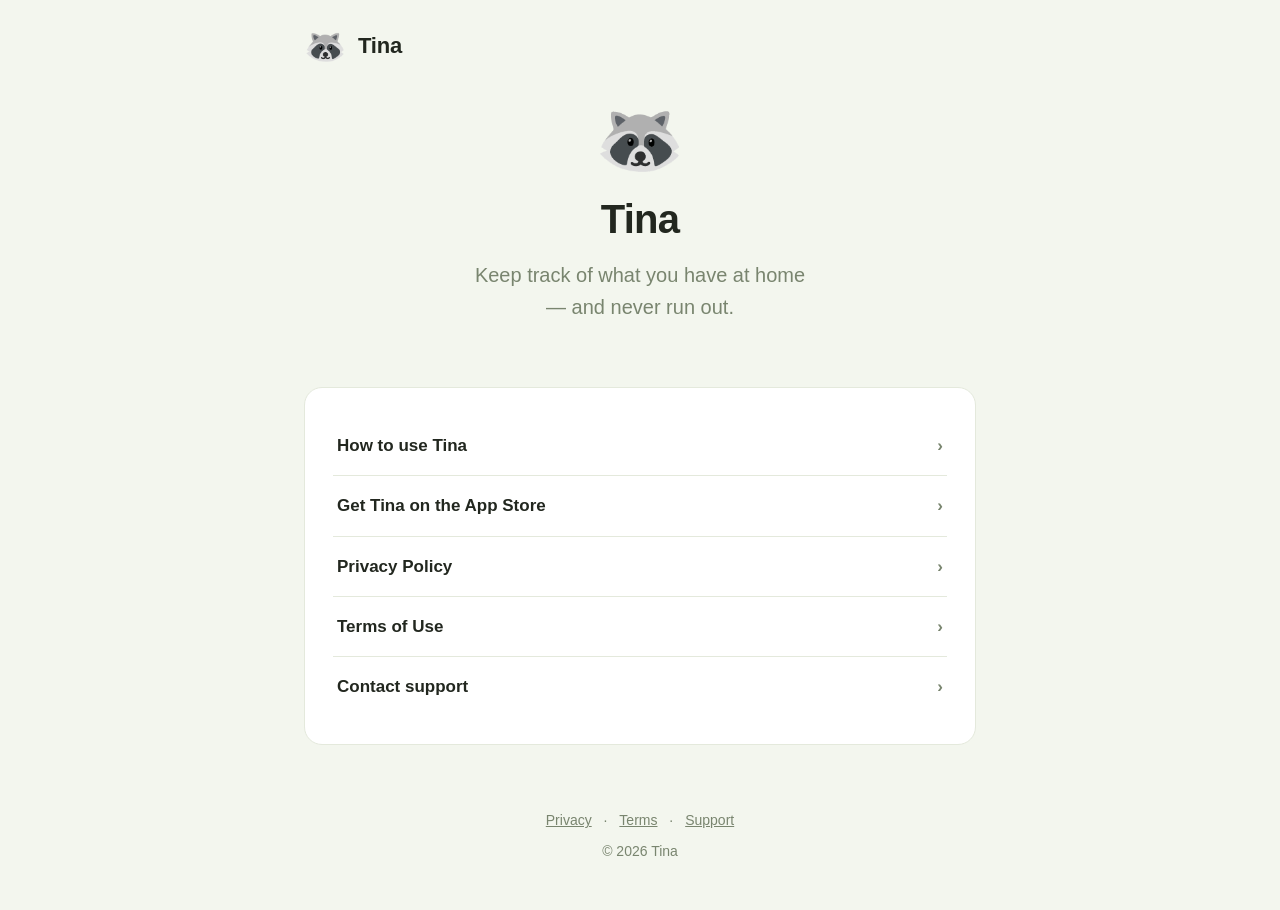
==== public/index.html @ e2d9de52 "Move the site onto tinapantry.app (R6.3, R6.5 web half) The deployed site now lives under public/ an" ====
<!DOCTYPE html>
<html lang="en">
<head>
  <meta charset="utf-8">
  <meta name="viewport" content="width=device-width, initial-scale=1">
  <title>Tina — keep track of what you have at home</title>
  <meta name="description" content="Tina helps you and your household track what you have at home, and never run out of the things you rely on.">
  <link rel="stylesheet" href="style.css">
</head>
<body>
  <header class="site-header">
    <span class="mark" role="img" aria-label="Tina raccoon">🦝</span>
    <a class="wordmark" href="index.html">Tina</a>
  </header>

  <section class="hero">
    <div class="mark" role="img" aria-label="Tina raccoon">🦝</div>
    <h1>Tina</h1>
    <p class="tagline">Keep track of what you have at home — and never run out.</p>
  </section>

  <main class="container">
    <div class="card">
      <a class="link-row" href="/guide/">
        <span>How to use Tina</span>
        <span class="chevron">›</span>
      </a>
      <a class="link-row" href="https://apps.apple.com/app/id6791325740">
        <span>Get Tina on the App Store</span>
        <span class="chevron">›</span>
      </a>
      <a class="link-row" href="privacy.html">
        <span>Privacy Policy</span>
        <span class="chevron">›</span>
      </a>
      <a class="link-row" href="terms.html">
        <span>Terms of Use</span>
        <span class="chevron">›</span>
      </a>
      <a class="link-row" href="mailto:support@tinapantry.app">
        <span>Contact support</span>
        <span class="chevron">›</span>
      </a>
    </div>
  </main>

  <footer class="site-footer">
    <nav>
      <a href="privacy.html">Privacy</a> ·
      <a href="terms.html">Terms</a> ·
      <a href="mailto:support@tinapantry.app">Support</a>
    </nav>
    <div>© 2026 Tina</div>
  </footer>
</body>
</html>
---- public/style.css ----
/* Tina legal + landing site — brand palette mirrors the app (Theme.swift) */
:root {
  --background: #F3F6EE;
  --card: #FFFFFF;
  --primary-green: #2FA36B;
  --deep-green: #1F7A4E;
  --honey: #EFA02F;
  --tomato: #E4553A;
  --ink: #22271F;
  --muted: #79856F;
  --hairline: #E4E9DC;
}

* { box-sizing: border-box; }

html { -webkit-text-size-adjust: 100%; }

body {
  margin: 0;
  background: var(--background);
  color: var(--ink);
  font-family: ui-rounded, "SF Pro Rounded", -apple-system, BlinkMacSystemFont,
    "Segoe UI", Roboto, "Helvetica Neue", Arial, sans-serif;
  line-height: 1.6;
  font-size: 17px;
  -webkit-font-smoothing: antialiased;
}

a { color: var(--deep-green); }

/* ---- Header ---- */
.site-header {
  display: flex;
  align-items: center;
  gap: 12px;
  max-width: 720px;
  margin: 0 auto;
  padding: 28px 24px 0;
}
.site-header .mark {
  font-size: 34px;
  line-height: 1;
}
.site-header .wordmark {
  font-size: 22px;
  font-weight: 700;
  letter-spacing: -0.01em;
  color: var(--ink);
  text-decoration: none;
}

/* ---- Hero (landing) ---- */
.hero {
  max-width: 720px;
  margin: 0 auto;
  padding: 40px 24px 24px;
  text-align: center;
}
.hero .mark { font-size: 72px; line-height: 1; }
.hero h1 {
  font-size: 40px;
  margin: 12px 0 8px;
  letter-spacing: -0.02em;
}
.hero .tagline {
  font-size: 20px;
  color: var(--muted);
  margin: 0 auto;
  max-width: 30ch;
}

/* ---- Cards ---- */
.container {
  max-width: 720px;
  margin: 0 auto;
  padding: 24px;
}
.card {
  background: var(--card);
  border: 1px solid var(--hairline);
  border-radius: 18px;
  padding: 28px 28px;
  margin: 16px 0;
}

/* Landing link rows */
.link-row {
  display: flex;
  align-items: center;
  justify-content: space-between;
  padding: 16px 4px;
  text-decoration: none;
  color: var(--ink);
  font-weight: 600;
  font-size: 17px;
}
.link-row + .link-row { border-top: 1px solid var(--hairline); }
.link-row .chevron { color: var(--muted); font-weight: 700; }

/* ---- Legal document ---- */
.doc h1 {
  font-size: 30px;
  letter-spacing: -0.02em;
  margin: 0 0 4px;
}
.doc .updated {
  color: var(--muted);
  font-size: 15px;
  margin: 0 0 24px;
}
.doc h2 {
  font-size: 15px;
  font-weight: 700;
  letter-spacing: 0.06em;
  text-transform: uppercase;
  color: var(--deep-green);
  margin: 32px 0 8px;
}
.doc p { margin: 0 0 14px; }
.doc ul {
  margin: 0 0 14px;
  padding-left: 22px;
}
.doc li { margin: 0 0 8px; }
.doc a { font-weight: 600; }

.back {
  display: inline-block;
  margin: 8px 0 0;
  color: var(--muted);
  text-decoration: none;
  font-weight: 600;
  font-size: 15px;
}
.back:hover { color: var(--deep-green); }

/* ---- Footer ---- */
.site-footer {
  max-width: 720px;
  margin: 0 auto;
  padding: 24px 24px 48px;
  color: var(--muted);
  font-size: 14px;
  text-align: center;
}
.site-footer a { color: var(--muted); }
.site-footer nav { margin-bottom: 8px; }
.site-footer nav a { margin: 0 8px; }

@media (prefers-color-scheme: dark) {
  :root {
    --background: #181C16;
    --card: #22271F;
    --ink: #ECEFE6;
    --muted: #9AA890;
    --hairline: #333B2E;
    --deep-green: #4FC489;
  }
}

/* ---- Usage guide (generated by tools/build_guide.py) ---- */
.guide h1 {
  font-size: 30px;
  letter-spacing: -0.02em;
  margin: 0 0 4px;
}
.guide-intro {
  color: var(--muted);
  margin: 0 0 20px;
  max-width: 46ch;
}
.lang-switch {
  display: flex;
  flex-wrap: wrap;
  gap: 14px;
  padding: 0 0 8px;
  margin: 0 0 20px;
  border-bottom: 1px solid var(--hairline);
  font-size: 15px;
  font-weight: 600;
}
.lang-switch a { color: var(--muted); text-decoration: none; }
.lang-switch a:hover { color: var(--deep-green); }
.lang-switch .lang-current { color: var(--ink); }

.guide-topic {
  background: var(--card);
  border: 1px solid var(--hairline);
  border-radius: 18px;
  padding: 20px 22px;
  margin: 0 0 14px;
}
.guide-topic h2 {
  font-size: 18px;
  font-weight: 700;
  letter-spacing: -0.01em;
  text-transform: none;
  color: var(--ink);
  margin: 0 0 6px;
}
.guide-topic p {
  margin: 0;
  color: var(--muted);
  font-size: 16px;
}

/* ---- Invite landing (/join/CODE) ---- */
.join h1 {
  font-size: 27px;
  letter-spacing: -0.02em;
  margin: 0 0 6px;
  text-wrap: balance;
}
.join-lead { color: var(--muted); margin: 0 0 22px; }
.code-label {
  font-size: 13px;
  font-weight: 700;
  letter-spacing: 0.08em;
  text-transform: uppercase;
  color: var(--muted);
  margin: 0 0 8px;
}
.code-box {
  background: var(--background);
  border: 1px dashed var(--primary-green);
  border-radius: 14px;
  padding: 18px 12px;
  text-align: center;
}
.code {
  font-family: ui-monospace, SFMono-Regular, Menlo, Consolas, monospace;
  font-size: clamp(26px, 8vw, 38px);
  font-weight: 700;
  letter-spacing: 0.16em;
  color: var(--ink);
  /* The trailing letter-spacing would otherwise push the text off-centre. */
  text-indent: 0.16em;
  word-break: break-all;
}
.copy-btn {
  display: block;
  width: 100%;
  margin: 12px 0 0;
  padding: 12px;
  font: inherit;
  font-weight: 600;
  font-size: 15px;
  color: var(--deep-green);
  background: transparent;
  border: 1px solid var(--hairline);
  border-radius: 12px;
  cursor: pointer;
}
.copy-btn:hover { border-color: var(--primary-green); }
.copy-btn.is-copied { color: var(--muted); border-color: var(--hairline); cursor: default; }

.have-app {
  margin: 0 0 10px;
  font-weight: 600;
}
.primary-btn {
  display: block;
  padding: 15px 20px;
  text-align: center;
  text-decoration: none;
  font-weight: 700;
  font-size: 17px;
  color: #FFFFFF;
  background: var(--primary-green);
  border-radius: 14px;
}
.primary-btn:hover { background: var(--deep-green); }

.steps-title {
  font-size: 15px;
  font-weight: 700;
  letter-spacing: 0.06em;
  text-transform: uppercase;
  color: var(--deep-green);
  margin: 30px 0 10px;
}
.steps { margin: 0 0 18px; padding-left: 22px; color: var(--muted); }
.steps li { margin: 0 0 8px; }
.store-link {
  display: inline-block;
  font-weight: 700;
  text-decoration: none;
  color: var(--deep-green);
}
.store-link:hover { text-decoration: underline; }
.expires-note {
  margin: 18px 0 0;
  font-size: 14px;
  color: var(--muted);
}

button:focus-visible, a:focus-visible {
  outline: 2px solid var(--primary-green);
  outline-offset: 2px;
}
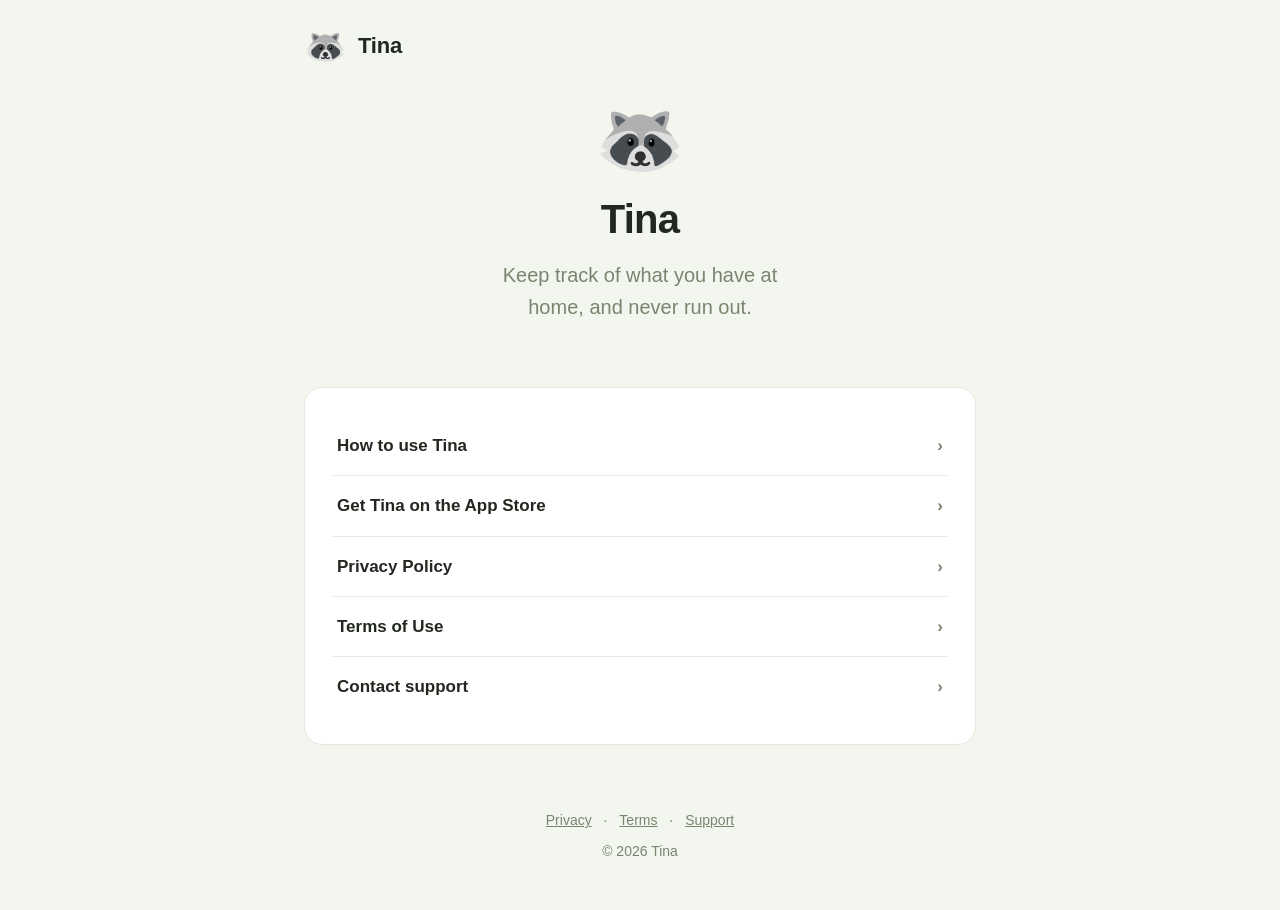
==== commit 4e777b72: "Site: no em dashes anywhere Rewrites each sentence with a comma, colon or parentheses instead, match" ====
--- a/public/index.html
+++ b/public/index.html
@@ -3,7 +3,7 @@
 <head>
   <meta charset="utf-8">
   <meta name="viewport" content="width=device-width, initial-scale=1">
-  <title>Tina — keep track of what you have at home</title>
+  <title>Tina: keep track of what you have at home</title>
   <meta name="description" content="Tina helps you and your household track what you have at home, and never run out of the things you rely on.">
   <link rel="stylesheet" href="style.css">
 </head>
@@ -16,7 +16,7 @@
   <section class="hero">
     <div class="mark" role="img" aria-label="Tina raccoon">🦝</div>
     <h1>Tina</h1>
-    <p class="tagline">Keep track of what you have at home — and never run out.</p>
+    <p class="tagline">Keep track of what you have at home, and never run out.</p>
   </section>
 
   <main class="container">
--- a/public/style.css
+++ b/public/style.css
@@ -1,4 +1,4 @@
-/* Tina legal + landing site — brand palette mirrors the app (Theme.swift) */
+/* Tina legal + landing site: brand palette mirrors the app (Theme.swift) */
 :root {
   --background: #F3F6EE;
   --card: #FFFFFF;
